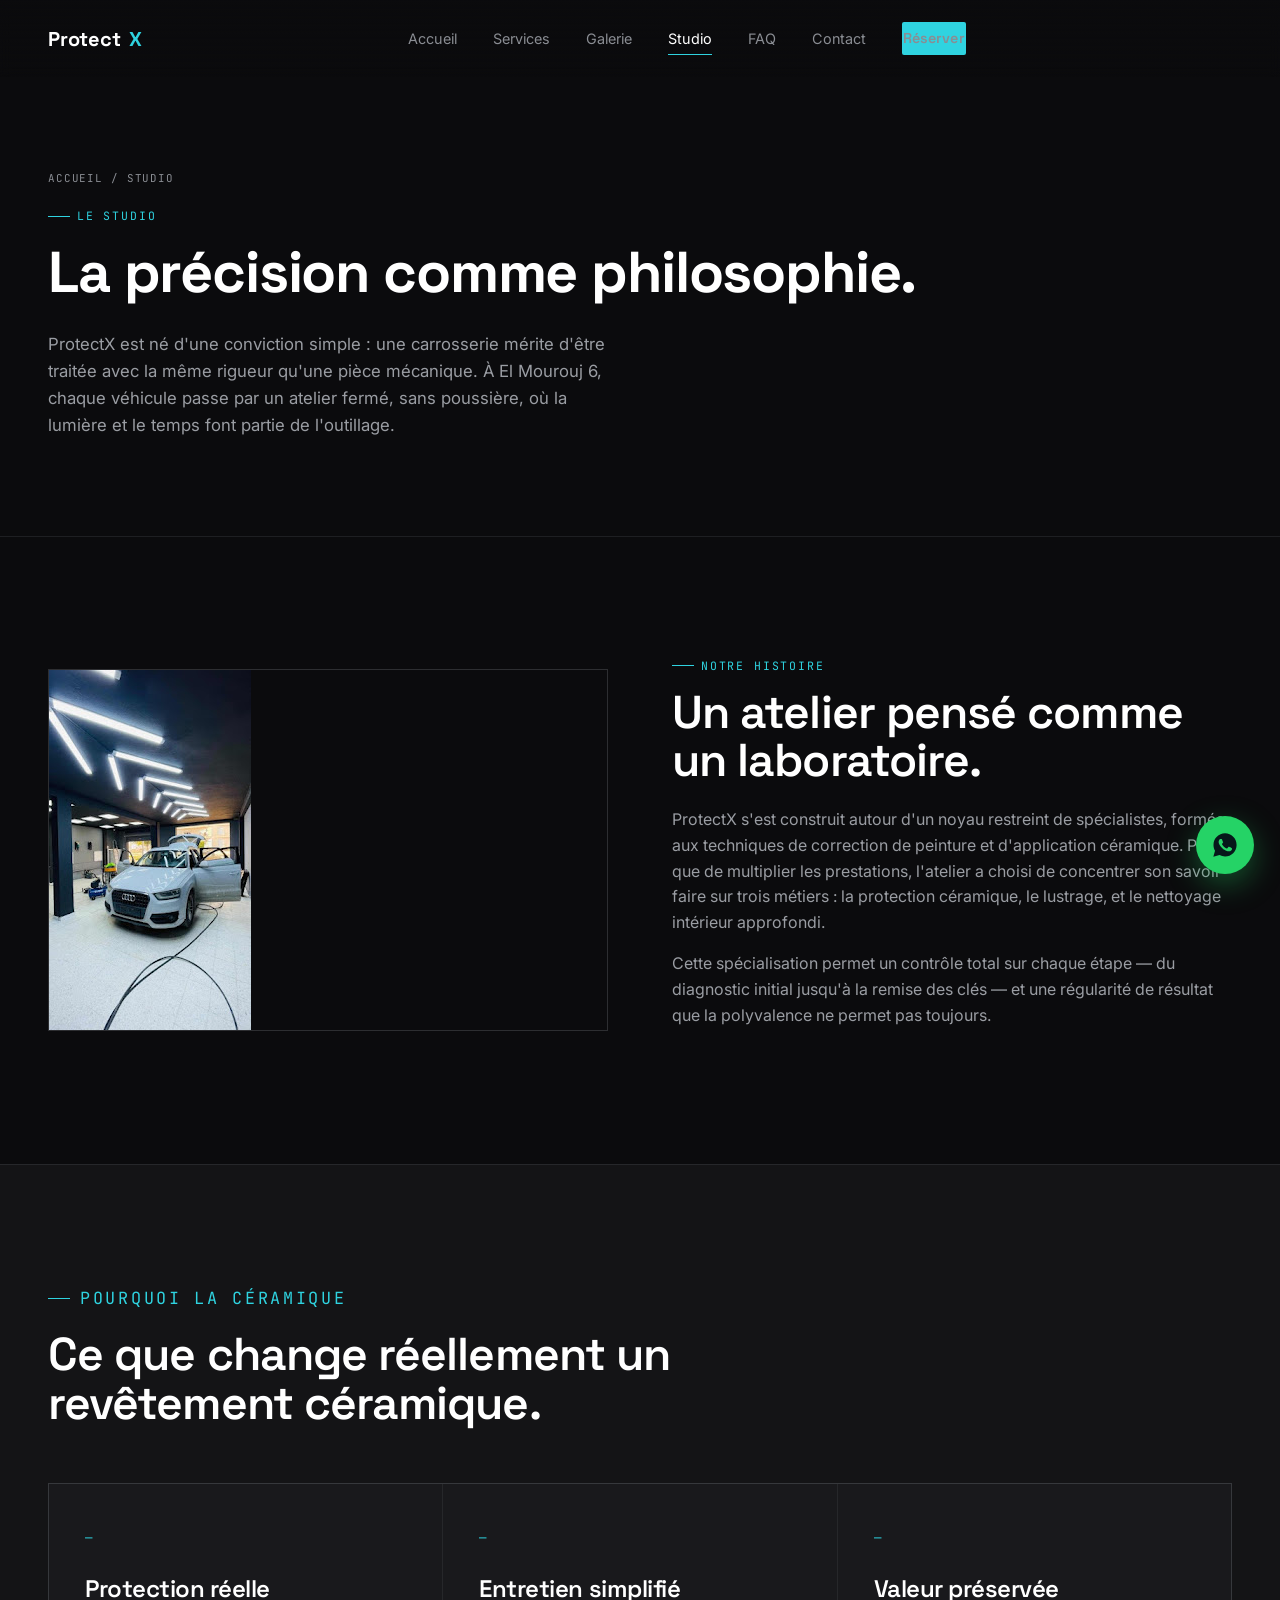
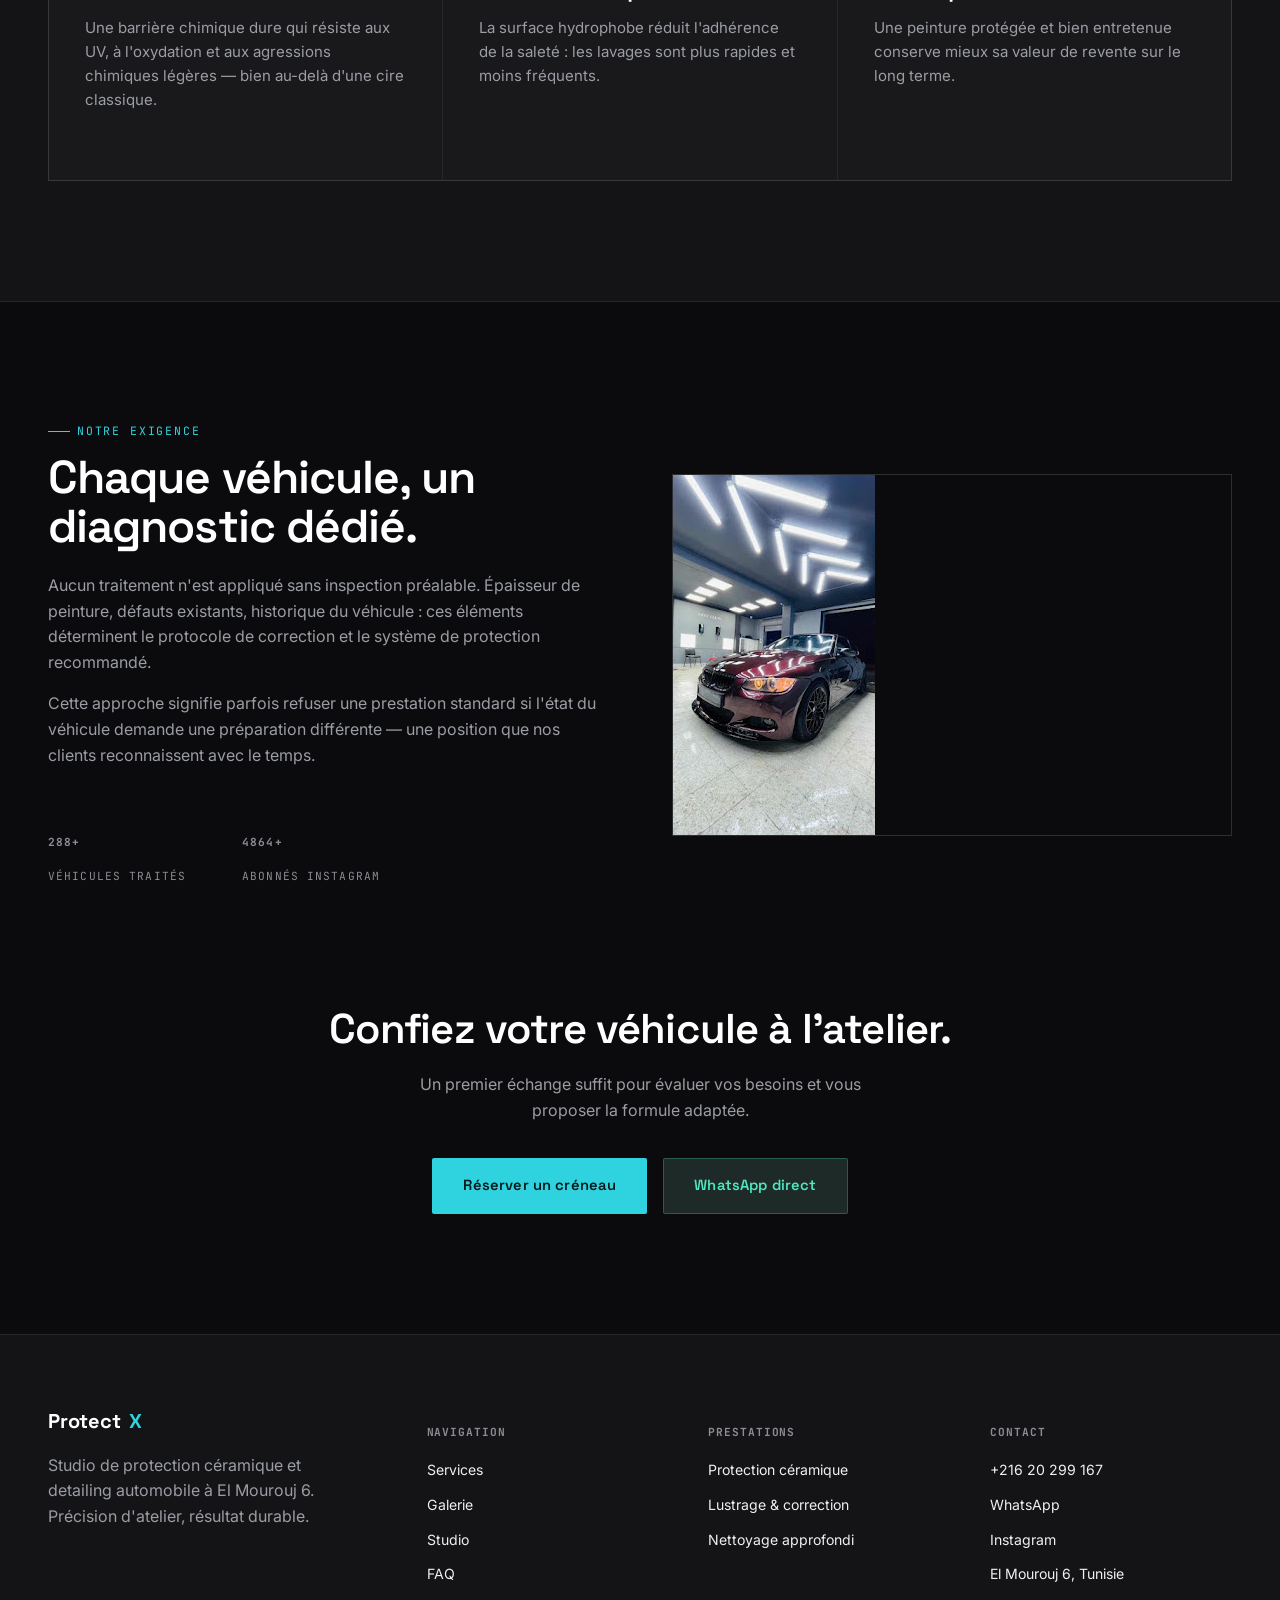
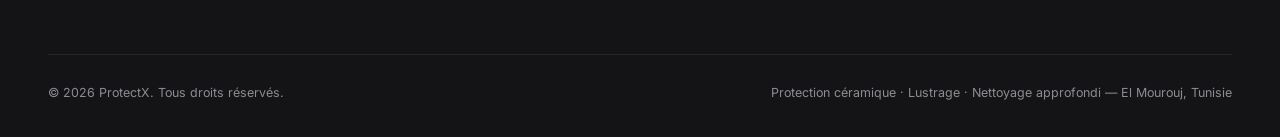
==== about.html @ d4e6a6fc "Reorganize project: css/, js/, images/ folders" ====
<!DOCTYPE html>
<html lang="fr">
<head>
<meta charset="UTF-8">
<meta name="viewport" content="width=device-width, initial-scale=1.0">
<title>Le Studio — ProtectX</title>
<meta name="description" content="ProtectX, studio de detailing automobile à El Mourouj 6. Notre philosophie, notre exigence et pourquoi la protection céramique change tout.">
<link rel="preconnect" href="https://fonts.googleapis.com">
<link rel="preconnect" href="https://fonts.gstatic.com" crossorigin>
<link href="https://fonts.googleapis.com/css2?family=Space+Grotesk:wght@500;600;700&family=Inter:wght@400;500;600&family=JetBrains+Mono:wght@400;500&display=swap" rel="stylesheet">
<link rel="stylesheet" href="css/style.css">
</head>
<body>

<nav class="nav">
  <div class="wrap">
    <a href="index.html" class="logo">Protect<span>X</span></a>
    <ul class="nav-links">
      <li><a href="index.html">Accueil</a></li>
      <li><a href="services.html">Services</a></li>
      <li><a href="gallery.html">Galerie</a></li>
      <li><a href="about.html">Studio</a></li>
      <li><a href="faq.html">FAQ</a></li>
      <li><a href="contact.html">Contact</a></li>
      <li><a href="contact.html" class="btn btn-primary">Réserver</a></li>
    </ul>
    <div class="nav-cta"><button class="nav-toggle" aria-label="Menu">☰</button></div>
  </div>
</nav>

<header class="page-hero">
  <div class="wrap">
    <div class="breadcrumb"><a href="index.html">Accueil</a> / Studio</div>
    <p class="eyebrow">Le studio</p>
    <h1 style="font-size:clamp(2.2rem,5vw,3.6rem);">La précision comme philosophie.</h1>
    <p style="max-width:580px; font-size:1.05rem;">ProtectX est né d'une conviction simple : une carrosserie mérite d'être traitée avec la même rigueur qu'une pièce mécanique. À El Mourouj 6, chaque véhicule passe par un atelier fermé, sans poussière, où la lumière et le temps font partie de l'outillage.</p>
  </div>
</header>

<section class="section">
  <div class="wrap two-col reveal">
    <div class="frame-img sweep">
      <img src="images/22.jpeg" alt="Atelier ProtectX, véhicule en cours de polissage">
    </div>
    <div>
      <p class="eyebrow">Notre histoire</p>
      <h2>Un atelier pensé comme un laboratoire.</h2>
      <p>ProtectX s'est construit autour d'un noyau restreint de spécialistes, formés aux techniques de correction de peinture et d'application céramique. Plutôt que de multiplier les prestations, l'atelier a choisi de concentrer son savoir-faire sur trois métiers : la protection céramique, le lustrage, et le nettoyage intérieur approfondi.</p>
      <p>Cette spécialisation permet un contrôle total sur chaque étape — du diagnostic initial jusqu'à la remise des clés — et une régularité de résultat que la polyvalence ne permet pas toujours.</p>
    </div>
  </div>
</section>

<section class="section" style="background:var(--bg-2); border-top:1px solid var(--line); border-bottom:1px solid var(--line);">
  <div class="wrap">
    <div class="section-head reveal">
      <p class="eyebrow">Pourquoi la céramique</p>
      <h2>Ce que change réellement un revêtement céramique.</h2>
    </div>
    <div class="services-grid reveal">
      <div class="service-card">
        <span class="service-num">—</span>
        <h3>Protection réelle</h3>
        <p>Une barrière chimique dure qui résiste aux UV, à l'oxydation et aux agressions chimiques légères — bien au-delà d'une cire classique.</p>
      </div>
      <div class="service-card">
        <span class="service-num">—</span>
        <h3>Entretien simplifié</h3>
        <p>La surface hydrophobe réduit l'adhérence de la saleté : les lavages sont plus rapides et moins fréquents.</p>
      </div>
      <div class="service-card">
        <span class="service-num">—</span>
        <h3>Valeur préservée</h3>
        <p>Une peinture protégée et bien entretenue conserve mieux sa valeur de revente sur le long terme.</p>
      </div>
    </div>
  </div>
</section>

<section class="section">
  <div class="wrap two-col reveal">
    <div>
      <p class="eyebrow">Notre exigence</p>
      <h2>Chaque véhicule, un diagnostic dédié.</h2>
      <p>Aucun traitement n'est appliqué sans inspection préalable. Épaisseur de peinture, défauts existants, historique du véhicule : ces éléments déterminent le protocole de correction et le système de protection recommandé.</p>
      <p>Cette approche signifie parfois refuser une prestation standard si l'état du véhicule demande une préparation différente — une position que nos clients reconnaissent avec le temps.</p>
      <div class="counter-row">
        <div class="stat"><b><span data-count="500" data-suffix="+">0</span></b><span>Véhicules traités</span></div>
        <div class="stat"><b><span data-count="9070" data-suffix="+">0</span></b><span>Abonnés Instagram</span></div>
      </div>
    </div>
    <div class="frame-img sweep">
      <img src="images/1.jpeg" alt="Contrôle qualité d'un véhicule en fin de traitement, atelier ProtectX">
    </div>
  </div>
</section>

<section class="section" style="padding-top:0;">
  <div class="wrap" style="text-align:center;">
    <h2 style="font-size:clamp(1.8rem,4vw,2.6rem);" class="reveal">Confiez votre véhicule à l'atelier.</h2>
    <p class="reveal" style="max-width:480px; margin:0 auto 28px;">Un premier échange suffit pour évaluer vos besoins et vous proposer la formule adaptée.</p>
    <div class="hero-ctas reveal" style="justify-content:center;">
      <a href="contact.html" class="btn btn-primary">Réserver un créneau</a>
      <a href="https://wa.me/21620299167?text=Bonjour%2C%20je%20souhaite%20r%C3%A9server%20un%20traitement%20c%C3%A9ramique..." class="btn btn-wa" target="_blank" rel="noopener">WhatsApp direct</a>
    </div>
  </div>
</section>

<footer>
  <div class="wrap">
    <div class="foot-grid">
      <div>
        <a href="index.html" class="logo">Protect<span>X</span></a>
        <p style="margin-top:16px; max-width:280px;">Studio de protection céramique et detailing automobile à El Mourouj 6. Précision d'atelier, résultat durable.</p>
      </div>
      <div>
        <h5>Navigation</h5>
        <ul>
          <li><a href="services.html">Services</a></li>
          <li><a href="gallery.html">Galerie</a></li>
          <li><a href="about.html">Studio</a></li>
          <li><a href="faq.html">FAQ</a></li>
        </ul>
      </div>
      <div>
        <h5>Prestations</h5>
        <ul>
          <li><a href="services.html#ceramique">Protection céramique</a></li>
          <li><a href="services.html#lustrage">Lustrage & correction</a></li>
          <li><a href="services.html#interieur">Nettoyage approfondi</a></li>
        </ul>
      </div>
      <div>
        <h5>Contact</h5>
        <ul>
          <li><a href="tel:+21620299167">+216 20 299 167</a></li>
          <li><a href="https://wa.me/21620299167" target="_blank" rel="noopener">WhatsApp</a></li>
          <li><a href="https://www.instagram.com/protectxceramique/" target="_blank" rel="noopener">Instagram</a></li>
          <li>El Mourouj 6, Tunisie</li>
        </ul>
      </div>
    </div>
    <div class="foot-bottom">
      <span>© <span class="year"></span> ProtectX. Tous droits réservés.</span>
      <span>Protection céramique · Lustrage · Nettoyage approfondi — El Mourouj, Tunisie</span>
    </div>
  </div>
</footer>

<a class="wa-float" href="https://wa.me/21620299167?text=Bonjour%2C%20je%20souhaite%20r%C3%A9server%20un%20traitement%20c%C3%A9ramique..." target="_blank" rel="noopener" aria-label="Contacter ProtectX sur WhatsApp">
  <svg width="28" height="28" viewBox="0 0 24 24" fill="#06181A"><path d="M12.04 2C6.58 2 2.13 6.45 2.13 11.91c0 1.75.46 3.45 1.32 4.95L2 22l5.28-1.38a9.9 9.9 0 0 0 4.76 1.21h.01c5.46 0 9.9-4.45 9.9-9.91C21.96 6.45 17.5 2 12.04 2Zm5.8 14.02c-.24.68-1.4 1.3-1.93 1.35-.5.05-1 .25-3.37-.7-2.85-1.14-4.68-4.06-4.83-4.25-.14-.19-1.16-1.54-1.16-2.94s.73-2.08.99-2.37c.26-.28.56-.35.75-.35h.53c.17 0 .4-.06.62.48.24.58.8 2 .87 2.15.07.14.12.31.02.5-.1.19-.15.31-.3.48-.14.17-.3.38-.43.5-.14.14-.29.29-.13.57.17.28.75 1.24 1.6 2.01 1.1 1 2.03 1.31 2.31 1.46.28.14.44.12.6-.07.17-.19.72-.84.91-1.13.19-.28.38-.24.64-.14.26.1 1.66.79 1.94.93.28.14.47.21.53.33.07.12.07.68-.17 1.35Z"/></svg>
</a>

<script src="js/main.js"></script>
</body>
</html>
---- css/style.css ----
/* ============================================================
   ProtectX — Ceramic & Detailing
   Design tokens: dark graphite ground, chrome silver, ceramic-teal accent
   Type: Space Grotesk (display) / Inter (body) / JetBrains Mono (data, eyebrows)
   ============================================================ */

:root{
  --bg:        #0B0B0D;
  --bg-2:      #141416;
  --surface:   #19191C;
  --surface-2: #202226;
  --chrome:    #C7CBD1;
  --chrome-dim:#8A8D93;
  --teal:      #2FD3E0;
  --teal-dim:  rgba(47,211,224,.14);
  --teal-glow: rgba(47,211,224,.35);
  --line:      rgba(199,203,209,.10);
  --line-2:    rgba(199,203,209,.18);
  --text:      #EEEFF1;
  --text-muted:#9A9DA3;
  --radius:    2px;
  --ease:      cubic-bezier(.16,.8,.24,1);
}

*,*::before,*::after{ box-sizing:border-box; }
html{ scroll-behavior:smooth; }
@media (prefers-reduced-motion: reduce){
  html{ scroll-behavior:auto; }
  *,*::before,*::after{ animation-duration:.001ms !important; animation-iteration-count:1 !important; transition-duration:.001ms !important; scroll-behavior:auto !important; }
}

body{
  margin:0;
  background:var(--bg);
  color:var(--text);
  font-family:'Inter',-apple-system,sans-serif;
  font-size:16px;
  line-height:1.6;
  -webkit-font-smoothing:antialiased;
  overflow-x:hidden;
}

h1,h2,h3,h4{
  font-family:'Space Grotesk',sans-serif;
  font-weight:600;
  letter-spacing:-0.02em;
  line-height:1.05;
  margin:0 0 .5em;
  color:#fff;
}

h1{ font-size:clamp(2.6rem,6vw,5.2rem); font-weight:700; }
h2{ font-size:clamp(1.9rem,3.6vw,3rem); }
h3{ font-size:clamp(1.2rem,2vw,1.5rem); }
p{ margin:0 0 1em; color:var(--text-muted); }
a{ color:inherit; text-decoration:none; }
img{ max-width:100%; display:block; }
ul{ margin:0; padding:0; list-style:none; }
button{ font-family:inherit; cursor:pointer; }

.mono{
  font-family:'JetBrains Mono',monospace;
  letter-spacing:.08em;
  text-transform:uppercase;
  font-size:.72rem;
}

.eyebrow{
  font-family:'JetBrains Mono',monospace;
  letter-spacing:.16em;
  text-transform:uppercase;
  font-size:.72rem;
  color:var(--teal);
  display:flex;
  align-items:center;
  gap:.6em;
  margin-bottom:1.1em;
}
.eyebrow::before{
  content:'';
  width:22px; height:1px;
  background:var(--teal);
  display:inline-block;
}

.wrap{ max-width:1240px; margin:0 auto; padding:0 28px; }
.section{ padding:120px 0; position:relative; }
@media (max-width:768px){ .section{ padding:76px 0; } }

.section-head{ max-width:640px; margin-bottom:56px; }
.section-head p{ font-size:1.05rem; }

/* ---------- signature: specular sweep ---------- */
.sweep{ position:relative; overflow:hidden; isolation:isolate; }
.sweep::after{
  content:'';
  position:absolute; inset:0;
  background:linear-gradient(115deg, transparent 40%, rgba(199,203,209,.10) 48%, rgba(47,211,224,.28) 50%, rgba(199,203,209,.10) 52%, transparent 60%);
  transform:translateX(-140%);
  transition:transform 1.05s var(--ease);
  pointer-events:none;
  z-index:2;
}
.sweep:hover::after,
.sweep.swept::after{ transform:translateX(140%); }

/* ---------- buttons ---------- */
.btn{
  display:inline-flex; align-items:center; gap:.55em;
  padding:15px 30px;
  font-family:'Space Grotesk',sans-serif;
  font-weight:600; font-size:.92rem;
  letter-spacing:.01em;
  border-radius:var(--radius);
  border:1px solid transparent;
  transition:all .3s var(--ease);
  white-space:nowrap;
}
.btn-primary{
  background:var(--teal); color:#06181A;
  box-shadow:0 0 0 rgba(47,211,224,0);
}
.btn-primary:hover{ box-shadow:0 6px 30px var(--teal-glow); transform:translateY(-1px); }
.btn-ghost{
  background:transparent; color:var(--chrome);
  border-color:var(--line-2);
}
.btn-ghost:hover{ border-color:var(--chrome); background:rgba(255,255,255,.03); }
.btn-wa{ background:#1E2A28; color:#4FE7C1; border-color:rgba(79,231,193,.25); }
.btn-wa:hover{ background:#223530; }

/* ---------- nav ---------- */
.nav{
  position:fixed; top:0; left:0; right:0; z-index:100;
  padding:22px 0;
  background:linear-gradient(to bottom, rgba(11,11,13,.92), rgba(11,11,13,0));
  backdrop-filter:blur(6px);
  transition:background .3s;
}
.nav.scrolled{ background:rgba(11,11,13,.88); border-bottom:1px solid var(--line); backdrop-filter:blur(10px); }
.nav .wrap{ display:flex; align-items:center; justify-content:space-between; }
.logo{ font-family:'Space Grotesk',sans-serif; font-weight:700; font-size:1.25rem; letter-spacing:-.01em; color:#fff; display:flex; align-items:center; gap:8px; }
.logo span{ color:var(--teal); }
.nav-links{ display:flex; gap:36px; align-items:center; }
.nav-links a{
  font-size:.9rem; color:var(--chrome-dim); position:relative; padding:4px 0;
  transition:color .25s;
}
.nav-links a:hover, .nav-links a.active{ color:#fff; }
.nav-links a.active::after{
  content:''; position:absolute; left:0; right:0; bottom:-4px; height:1px; background:var(--teal);
}
.nav-cta{ display:flex; align-items:center; gap:14px; }
.nav-toggle{ display:none; background:none; border:0; color:#fff; font-size:1.6rem; }

@media (max-width:900px){
  .nav-links{
    position:fixed; inset:0 0 0 auto; width:78%; max-width:340px;
    background:var(--bg-2); border-left:1px solid var(--line);
    flex-direction:column; align-items:flex-start; justify-content:center;
    gap:28px; padding:40px; transform:translateX(100%);
    transition:transform .4s var(--ease); z-index:99;
  }
  .nav-links.open{ transform:translateX(0); }
  .nav-toggle{ display:block; z-index:101; }
  .nav .btn-primary{ display:none; }
}

/* ---------- hero ---------- */
.hero{
  position:relative; min-height:100vh; display:flex; align-items:center;
  padding-top:120px; overflow:hidden;
  background:
    radial-gradient(ellipse 60% 50% at 80% 20%, rgba(47,211,224,.10), transparent 60%),
    linear-gradient(180deg, #0B0B0D 0%, #0E0E10 100%);
}
.hero-grid{ position:absolute; inset:0; opacity:.35;
  background-image:linear-gradient(var(--line) 1px, transparent 1px), linear-gradient(90deg, var(--line) 1px, transparent 1px);
  background-size:64px 64px; mask-image:radial-gradient(ellipse 70% 60% at 60% 30%, black, transparent 75%);
}
.hero-content{ position:relative; z-index:2; max-width:760px; }
.hero h1{ margin-bottom:.35em; }
.hero .lede{ font-size:1.15rem; max-width:520px; color:var(--chrome-dim); }
.hero-ctas{ display:flex; gap:16px; margin-top:2.2em; flex-wrap:wrap; }
.hero-stats{ display:flex; gap:48px; margin-top:5rem; flex-wrap:wrap; }
.stat b{ display:block; font-family:'Space Grotesk',sans-serif; font-size:2.1rem; color:#fff; font-weight:700; }
.stat span{ font-family:'JetBrains Mono',monospace; font-size:.7rem; letter-spacing:.1em; text-transform:uppercase; color:var(--chrome-dim); }
.scroll-cue{
  position:absolute; bottom:36px; left:50%; transform:translateX(-50%);
  display:flex; flex-direction:column; align-items:center; gap:10px;
  color:var(--chrome-dim); font-family:'JetBrains Mono',monospace; font-size:.65rem; letter-spacing:.15em; text-transform:uppercase;
}
.scroll-cue .line{ width:1px; height:36px; background:linear-gradient(var(--teal), transparent); animation:scrolldrop 2s var(--ease) infinite; }
@keyframes scrolldrop{ 0%{ transform:scaleY(0); transform-origin:top;} 50%{ transform:scaleY(1); transform-origin:top;} 51%{ transform-origin:bottom;} 100%{ transform:scaleY(0); transform-origin:bottom;} }

.bead-media{
  position:absolute; right:-6%; top:50%; transform:translateY(-50%);
  width:52%; aspect-ratio:4/5; border-radius:var(--radius);
  overflow:hidden; border:1px solid var(--line-2);
  box-shadow:0 40px 100px rgba(0,0,0,.55);
}
.bead-media img{ width:100%; height:100%; object-fit:cover; }
.bead-media::after{ content:''; position:absolute; inset:0; background:linear-gradient(180deg, transparent 50%, rgba(0,0,0,.5)); }
@media (max-width:1100px){ .bead-media{ position:relative; right:auto; top:auto; transform:none; width:100%; margin-top:56px; } }

/* ---------- reveal on scroll ---------- */
.reveal{ opacity:0; transform:translateY(28px); transition:opacity .8s var(--ease), transform .8s var(--ease); }
.reveal.in{ opacity:1; transform:translateY(0); }

/* ---------- service cards ---------- */
.services-grid{ display:grid; grid-template-columns:repeat(3,1fr); gap:1px; background:var(--line); border:1px solid var(--line); }
@media (max-width:860px){ .services-grid{ grid-template-columns:1fr; } }
.service-card{
  background:var(--surface); padding:44px 36px; position:relative;
  transition:background .3s;
}
.service-card:hover{ background:var(--surface-2); }
.service-num{ font-family:'JetBrains Mono',monospace; color:var(--teal); font-size:.78rem; margin-bottom:28px; display:block; }
.service-card h3{ margin-bottom:.6em; }
.service-card p{ font-size:.94rem; margin-bottom:1.6em; }
.service-card a.more{ font-family:'Space Grotesk',sans-serif; font-weight:600; font-size:.85rem; color:var(--chrome); display:inline-flex; gap:8px; align-items:center; }
.service-card a.more:hover{ color:var(--teal); }
.service-card a.more .arrow{ transition:transform .25s; }
.service-card a.more:hover .arrow{ transform:translateX(4px); }

/* ---------- before/after slider ---------- */
.ba{ position:relative; aspect-ratio:16/10; overflow:hidden; border-radius:var(--radius); border:1px solid var(--line-2); user-select:none; touch-action:pan-y; }
.ba img{ position:absolute; inset:0; width:100%; height:100%; object-fit:cover; pointer-events:none; }
.ba .after-img{ clip-path:inset(0 0 0 50%); }
.ba .handle{
  position:absolute; top:0; bottom:0; left:50%; width:2px; background:var(--teal);
  transform:translateX(-1px); cursor:ew-resize; box-shadow:0 0 14px var(--teal-glow);
}
.ba .handle::after{
  content:'⟷'; position:absolute; top:50%; left:50%; transform:translate(-50%,-50%);
  width:44px; height:44px; border-radius:50%; background:var(--teal); color:#06181A;
  display:flex; align-items:center; justify-content:center; font-size:1.1rem; font-weight:700;
}
.ba .tag{ position:absolute; top:14px; font-family:'JetBrains Mono',monospace; font-size:.65rem; letter-spacing:.1em; text-transform:uppercase; background:rgba(11,11,13,.72); padding:6px 12px; border:1px solid var(--line-2); }
.ba .tag.before{ left:14px; } .ba .tag.after{ right:14px; }

/* ---------- process ---------- */
.process{ display:grid; grid-template-columns:repeat(5,1fr); gap:24px; counter-reset:step; }
@media (max-width:900px){ .process{ grid-template-columns:1fr 1fr; } }
@media (max-width:520px){ .process{ grid-template-columns:1fr; } }
.step{ padding-top:20px; border-top:1px solid var(--line-2); position:relative; }
.step .n{ font-family:'JetBrains Mono',monospace; color:var(--teal); font-size:.8rem; display:block; margin-bottom:14px; }
.step h4{ font-size:1rem; margin-bottom:.4em; }
.step p{ font-size:.85rem; }

/* ---------- testimonials ---------- */
.rating-summary{ display:flex; align-items:center; gap:18px; margin-bottom:44px; flex-wrap:wrap; }
.stars{ color:var(--teal); font-size:1.1rem; letter-spacing:2px; }
.badge-google{ display:inline-flex; align-items:center; gap:8px; padding:8px 14px; border:1px solid var(--line-2); font-family:'JetBrains Mono',monospace; font-size:.7rem; letter-spacing:.08em; text-transform:uppercase; color:var(--chrome-dim); }

.t-track{ display:flex; gap:20px; overflow-x:auto; scroll-snap-type:x mandatory; padding-bottom:8px; }
.t-track::-webkit-scrollbar{ height:4px; }
.t-track::-webkit-scrollbar-thumb{ background:var(--line-2); }
.t-card{
  scroll-snap-align:start; min-width:340px; max-width:340px; background:var(--surface);
  border:1px solid var(--line); padding:30px 28px; display:flex; flex-direction:column; gap:16px;
}
.t-card .stars{ font-size:.95rem; }
.t-card p{ font-size:.92rem; color:var(--text); flex:1; }
.t-who{ display:flex; justify-content:space-between; align-items:baseline; font-family:'Space Grotesk',sans-serif; }
.t-who b{ font-size:.9rem; color:#fff; font-weight:600; }
.t-who span{ font-family:'JetBrains Mono',monospace; font-size:.62rem; color:var(--chrome-dim); text-transform:uppercase; letter-spacing:.06em; }

.t-card.warn{ border-color:rgba(255,183,77,.25); }
.t-note{ background:var(--teal-dim); border-left:2px solid var(--teal); padding:14px 16px; font-size:.82rem; color:var(--chrome); margin-top:-4px; }

.shoutout{
  margin-top:36px; padding:22px 26px; border:1px dashed var(--line-2); display:flex; align-items:center; gap:16px;
  font-family:'Space Grotesk',sans-serif; font-style:italic; color:var(--chrome);
}
.shoutout .ig-dot{ width:34px; height:34px; border-radius:50%; background:linear-gradient(135deg,#2FD3E0,#8A5CF6); flex:none; }

/* ---------- instagram strip ---------- */
.ig-strip{ display:grid; grid-template-columns:repeat(4,1fr); gap:2px; }
@media (max-width:700px){ .ig-strip{ grid-template-columns:repeat(2,1fr); } }
.ig-item{ position:relative; aspect-ratio:1/1; overflow:hidden; background:var(--surface); }
.ig-item img{ width:100%; height:100%; object-fit:cover; transition:transform .5s var(--ease); }
.ig-item:hover img{ transform:scale(1.06); }
.ig-item .ig-icon{ position:absolute; top:10px; right:10px; opacity:.85; }

/* ---------- map / contact block ---------- */
.contact-grid{ display:grid; grid-template-columns:1.1fr .9fr; gap:1px; background:var(--line); border:1px solid var(--line); }
@media (max-width:900px){ .contact-grid{ grid-template-columns:1fr; } }
.contact-panel{ background:var(--surface); padding:48px; }
.info-row{ display:flex; gap:16px; padding:18px 0; border-bottom:1px solid var(--line); }
.info-row:last-child{ border-bottom:0; }
.info-row .k{ font-family:'JetBrains Mono',monospace; font-size:.68rem; text-transform:uppercase; letter-spacing:.08em; color:var(--chrome-dim); width:120px; flex:none; padding-top:2px; }
.info-row .v{ color:#fff; font-size:.95rem; }
.info-row .v a:hover{ color:var(--teal); }
.map-embed{ min-height:420px; background:var(--surface-2); position:relative; }
.map-embed iframe{ width:100%; height:100%; border:0; position:absolute; inset:0; filter:grayscale(.4) invert(.92) contrast(.9); }

/* ---------- forms ---------- */
.form-grid{ display:grid; grid-template-columns:1fr 1fr; gap:18px; }
@media (max-width:600px){ .form-grid{ grid-template-columns:1fr; } }
.field{ display:flex; flex-direction:column; gap:8px; }
.field.full{ grid-column:1/-1; }
.field label{ font-family:'JetBrains Mono',monospace; font-size:.68rem; text-transform:uppercase; letter-spacing:.08em; color:var(--chrome-dim); }
.field input, .field select, .field textarea{
  background:var(--bg-2); border:1px solid var(--line-2); color:#fff; padding:13px 14px;
  font-family:'Inter',sans-serif; font-size:.92rem; border-radius:var(--radius); outline:none;
  transition:border-color .25s;
}
.field input:focus, .field select:focus, .field textarea:focus{ border-color:var(--teal); }
.field textarea{ resize:vertical; min-height:100px; }
.form-note{ font-size:.78rem; color:var(--chrome-dim); margin-top:14px; }

/* ---------- pricing tiers ---------- */
.tiers{ display:grid; grid-template-columns:repeat(3,1fr); gap:20px; }
@media (max-width:860px){ .tiers{ grid-template-columns:1fr; } }
.tier{ border:1px solid var(--line-2); padding:36px 30px; background:var(--surface); position:relative; }
.tier.featured{ border-color:var(--teal); background:var(--surface-2); }
.tier.featured::before{ content:'Recommandé'; position:absolute; top:-1px; right:-1px; background:var(--teal); color:#06181A; font-family:'JetBrains Mono',monospace; font-size:.6rem; text-transform:uppercase; letter-spacing:.08em; padding:6px 12px; }
.tier .dur{ font-family:'JetBrains Mono',monospace; color:var(--teal); font-size:.75rem; margin-bottom:6px; display:block; }
.tier .price{ font-family:'Space Grotesk',sans-serif; font-size:1.7rem; font-weight:700; color:#fff; margin:.2em 0 .8em; }
.tier .price span{ font-size:.6em; color:var(--chrome-dim); font-weight:500; }
.tier ul{ margin-top:20px; display:flex; flex-direction:column; gap:10px; }
.tier li{ font-size:.86rem; color:var(--chrome); display:flex; gap:10px; }
.tier li::before{ content:'—'; color:var(--teal); }

/* ---------- FAQ accordion ---------- */
.faq-item{ border-bottom:1px solid var(--line-2); }
.faq-q{ display:flex; justify-content:space-between; align-items:center; padding:26px 0; cursor:pointer; gap:20px; }
.faq-q h4{ margin:0; font-size:1.02rem; font-weight:600; }
.faq-q .plus{ font-family:'Space Grotesk',sans-serif; font-size:1.4rem; color:var(--teal); transition:transform .3s; flex:none; }
.faq-item.open .plus{ transform:rotate(45deg); }
.faq-a{ max-height:0; overflow:hidden; transition:max-height .4s var(--ease); }
.faq-a p{ padding-bottom:24px; margin:0; font-size:.92rem; }

/* ---------- gallery filter ---------- */
.filters{ display:flex; gap:10px; margin-bottom:40px; flex-wrap:wrap; }
.filter-btn{ padding:9px 18px; border:1px solid var(--line-2); background:transparent; color:var(--chrome-dim); font-family:'JetBrains Mono',monospace; font-size:.7rem; text-transform:uppercase; letter-spacing:.06em; transition:all .25s; }
.filter-btn.active, .filter-btn:hover{ border-color:var(--teal); color:var(--teal); }
.gal-grid{ columns:3 280px; column-gap:2px; }
@media (max-width:700px){ .gal-grid{ columns:2 160px; } }
.gal-item{ break-inside:avoid; margin-bottom:2px; position:relative; overflow:hidden; }
.gal-item img{ width:100%; transition:transform .6s var(--ease); }
.gal-item:hover img{ transform:scale(1.05); }
.gal-item .cap{ position:absolute; left:0; right:0; bottom:0; padding:16px; background:linear-gradient(0deg, rgba(0,0,0,.75), transparent); font-family:'JetBrains Mono',monospace; font-size:.65rem; text-transform:uppercase; letter-spacing:.08em; opacity:0; transition:opacity .3s; }
.gal-item:hover .cap{ opacity:1; }

/* ---------- footer ---------- */
footer{ border-top:1px solid var(--line); padding:70px 0 34px; background:var(--bg-2); }
.foot-grid{ display:grid; grid-template-columns:1.4fr 1fr 1fr 1fr; gap:40px; margin-bottom:56px; }
@media (max-width:800px){ .foot-grid{ grid-template-columns:1fr 1fr; } }
.foot-grid h5{ font-family:'JetBrains Mono',monospace; text-transform:uppercase; letter-spacing:.08em; font-size:.7rem; color:var(--chrome-dim); margin-bottom:18px; }
.foot-grid li{ margin-bottom:12px; font-size:.88rem; }
.foot-grid a:hover{ color:var(--teal); }
.foot-bottom{ display:flex; justify-content:space-between; padding-top:28px; border-top:1px solid var(--line); font-size:.78rem; color:var(--chrome-dim); flex-wrap:wrap; gap:12px; }

/* ---------- sticky whatsapp ---------- */
.wa-float{
  position:fixed; bottom:26px; right:26px; z-index:90;
  width:58px; height:58px; border-radius:50%; background:#25D366;
  display:flex; align-items:center; justify-content:center; box-shadow:0 10px 30px rgba(37,211,102,.35);
  transition:transform .25s;
}
.wa-float:hover{ transform:scale(1.08); }

/* ---------- misc ---------- */
.divider{ height:1px; background:var(--line); border:0; margin:0; }
.two-col{ display:grid; grid-template-columns:1fr 1fr; gap:64px; align-items:center; }
@media (max-width:860px){ .two-col{ grid-template-columns:1fr; gap:36px; } }
.frame-img{ border:1px solid var(--line-2); overflow:hidden; }
.counter-row{ display:flex; gap:56px; flex-wrap:wrap; margin-top:40px; }

.page-hero{ padding:170px 0 80px; border-bottom:1px solid var(--line); position:relative; }
.page-hero .eyebrow{ margin-bottom:1.4em; }
.breadcrumb{ font-family:'JetBrains Mono',monospace; font-size:.68rem; text-transform:uppercase; letter-spacing:.08em; color:var(--chrome-dim); margin-bottom:20px; }
.breadcrumb a:hover{ color:var(--teal); }
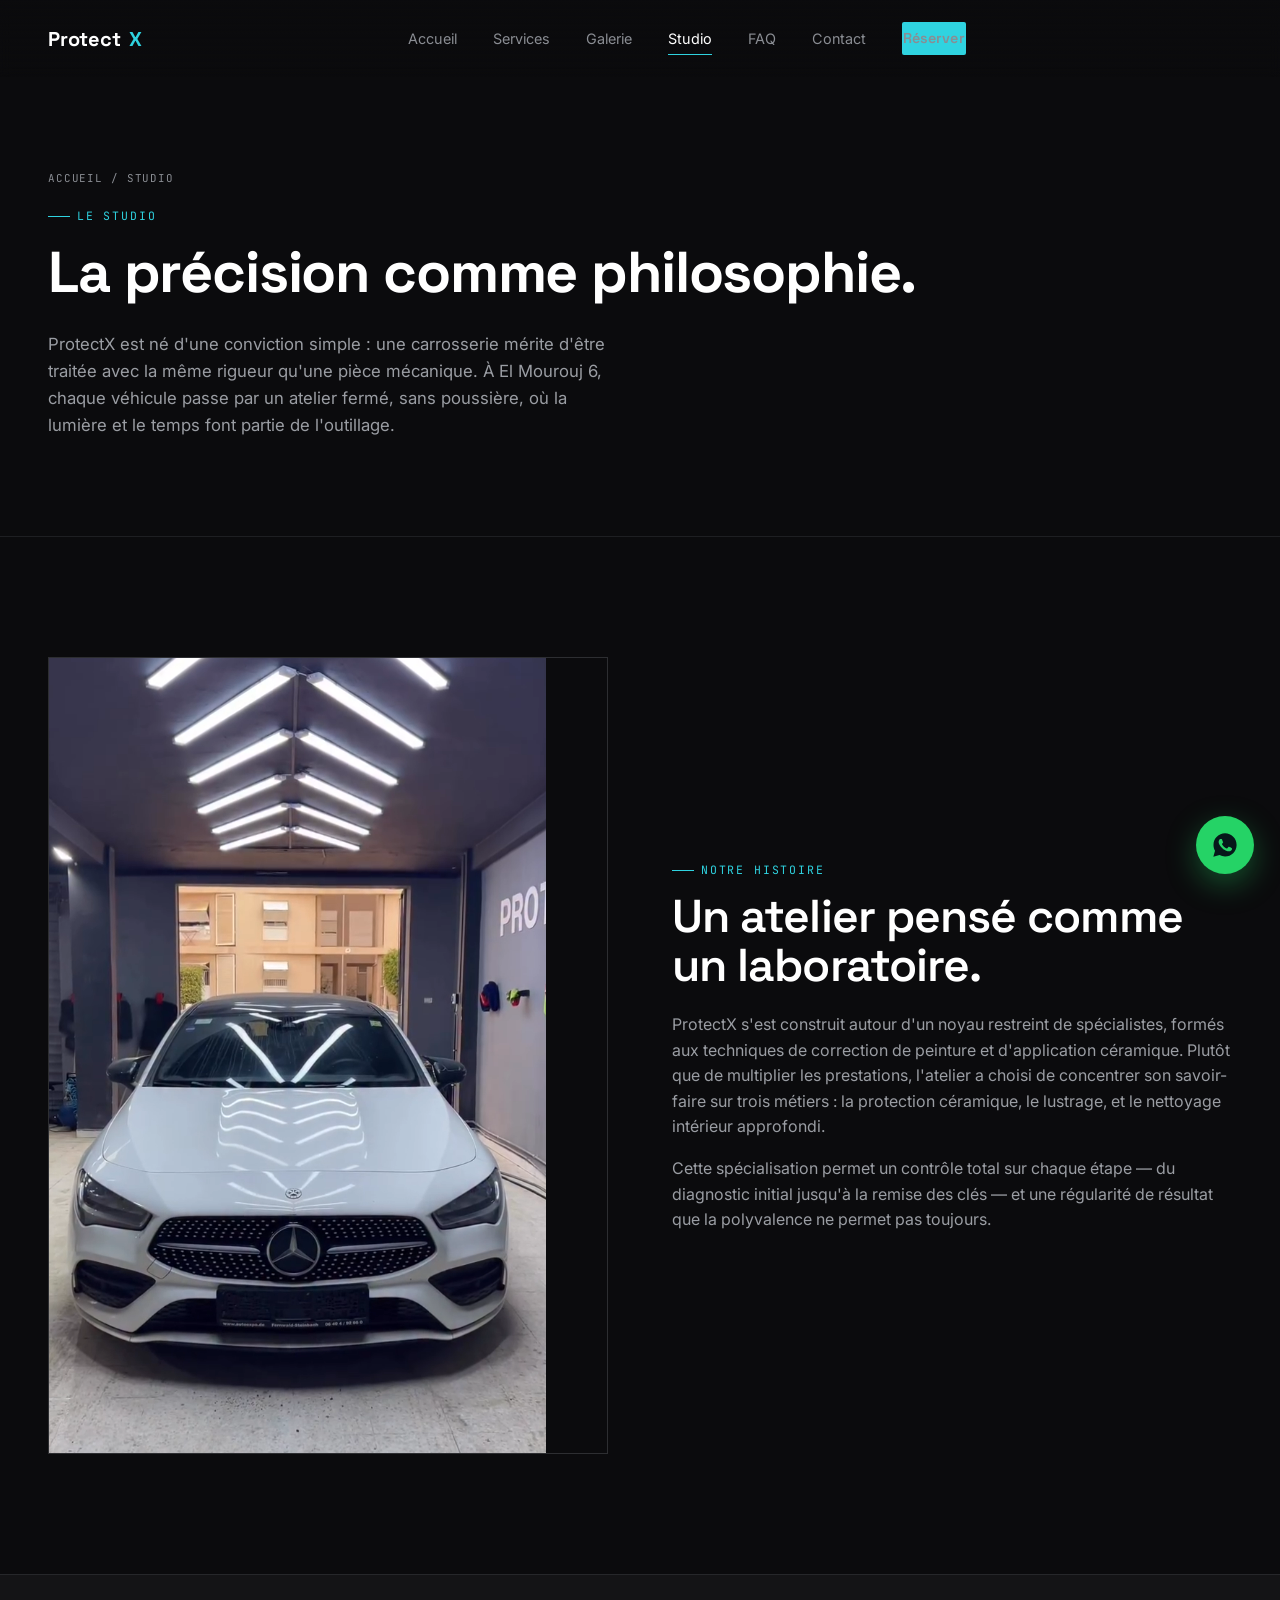
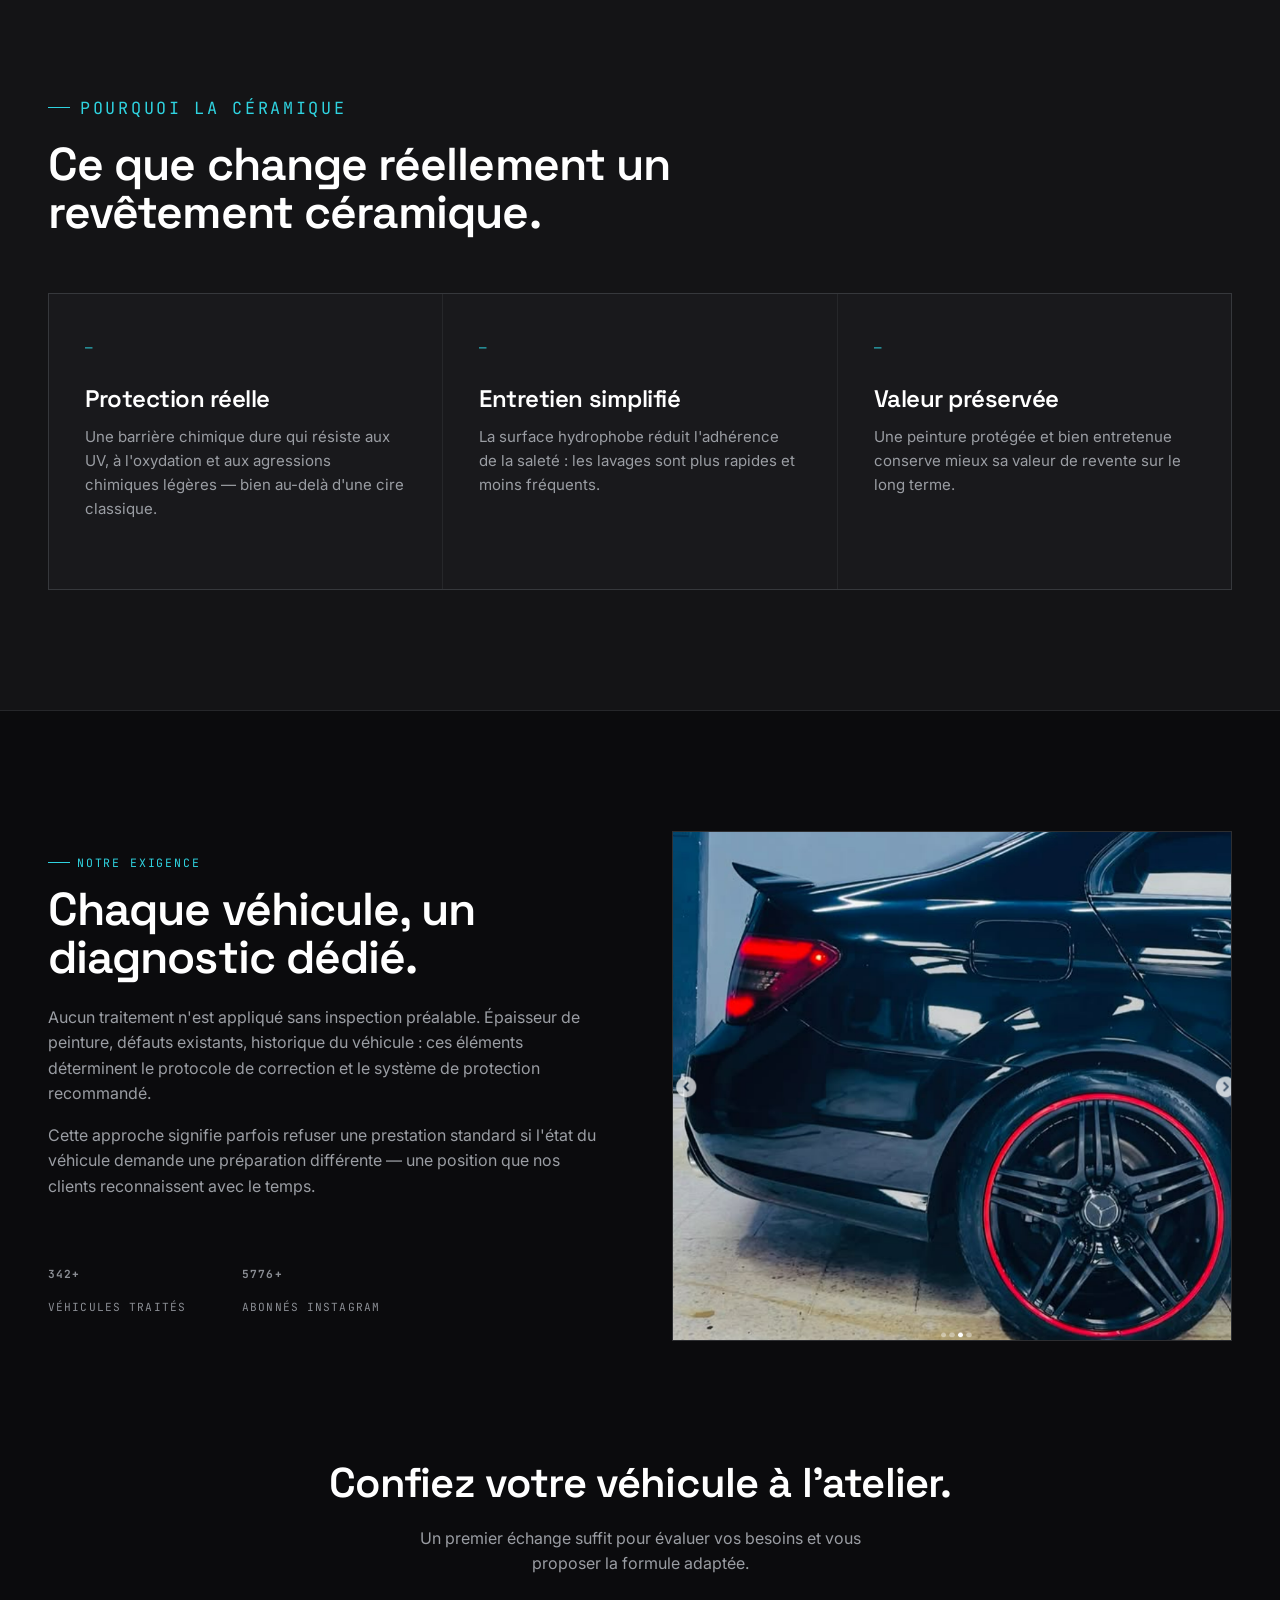
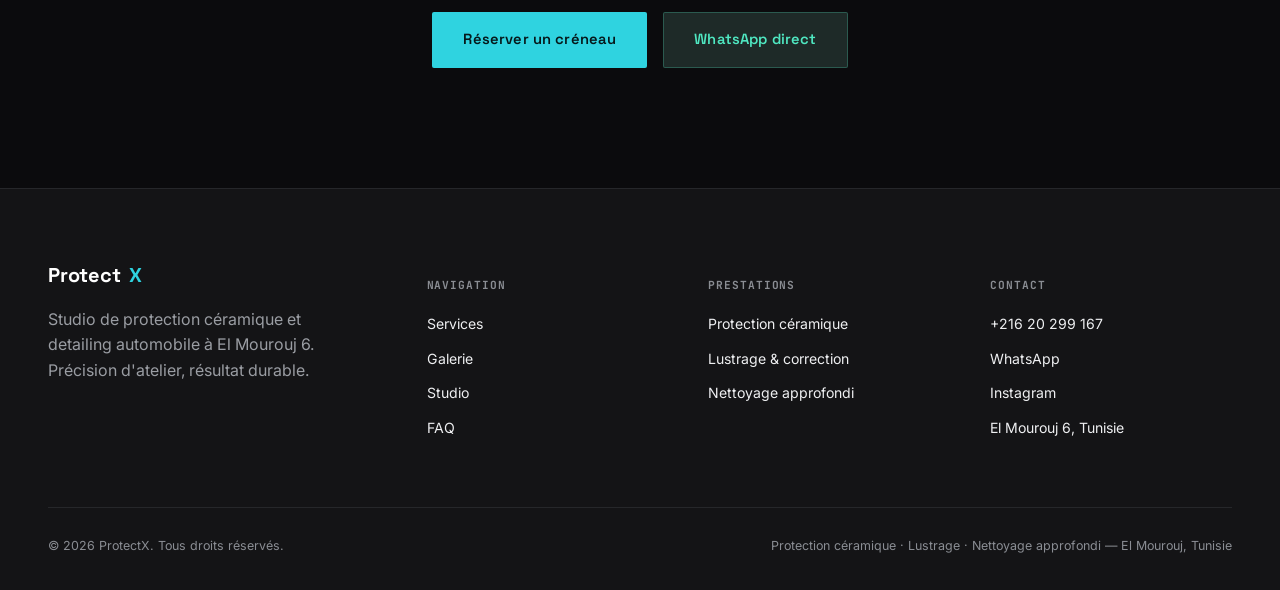
==== commit f91a9067: "Add 3 new screenshots, replace redundant images across site" ====
--- a/about.html
+++ b/about.html
@@ -40,7 +40,7 @@
 <section class="section">
   <div class="wrap two-col reveal">
     <div class="frame-img sweep">
-      <img src="images/22.jpeg" alt="Atelier ProtectX, véhicule en cours de polissage">
+        <img src="images/img2.png" alt="Atelier ProtectX, véhicule en cours de polissage">
     </div>
     <div>
       <p class="eyebrow">Notre histoire</p>
@@ -90,7 +90,7 @@
       </div>
     </div>
     <div class="frame-img sweep">
-      <img src="images/1.jpeg" alt="Contrôle qualité d'un véhicule en fin de traitement, atelier ProtectX">
+      <img src="images/img3.png" alt="Contrôle qualité d'un véhicule en fin de traitement, atelier ProtectX">
     </div>
   </div>
 </section>
